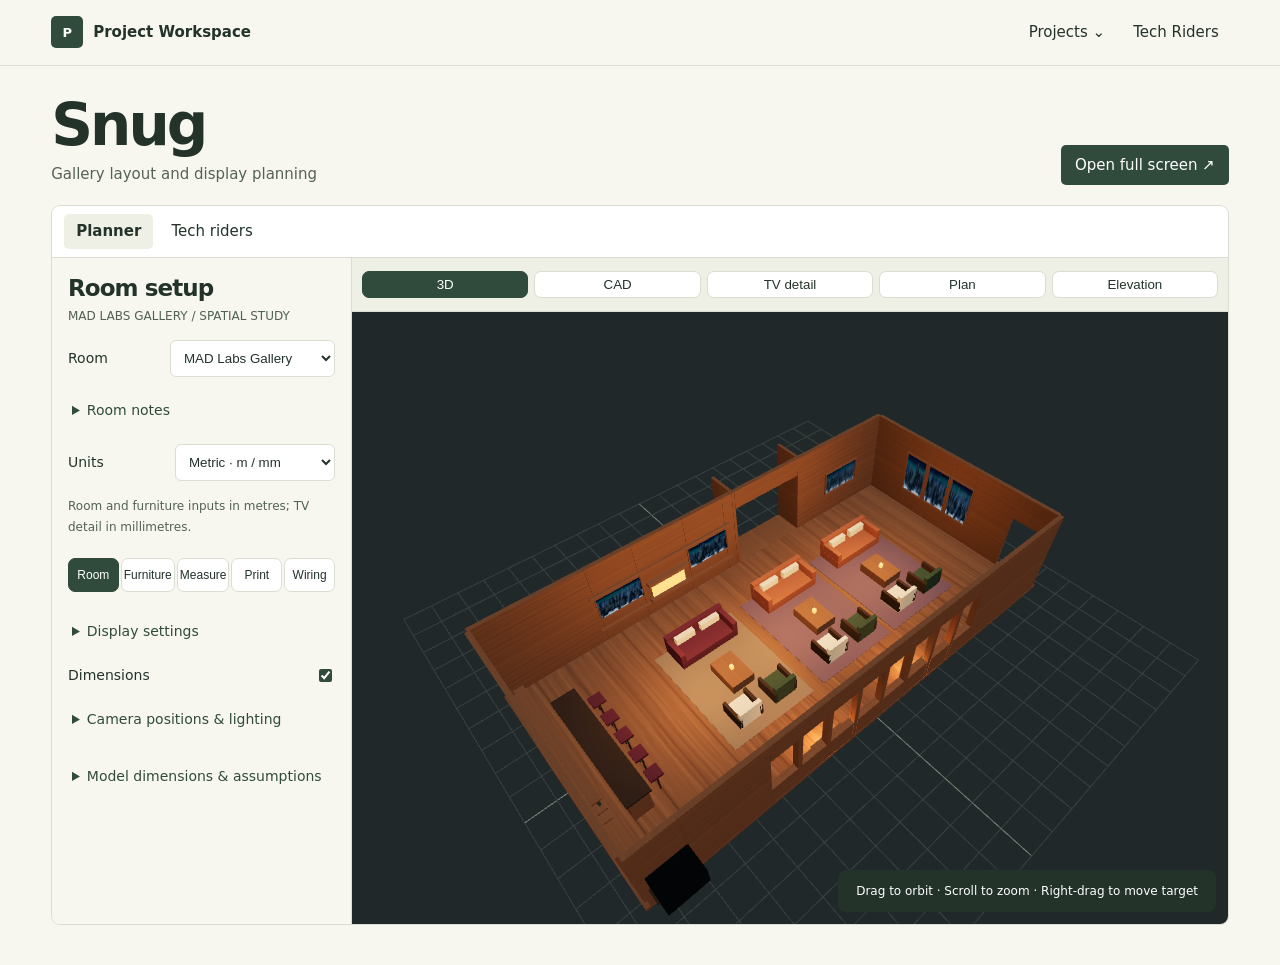
==== index.html @ 8791c291 "Add files via upload" ====
<!doctype html>
<html lang="en">
<head>
<meta charset="utf-8">
<meta name="viewport" content="width=device-width,initial-scale=1">
<title>Project Workspace</title>
<style>
:root{color-scheme:light;--ink:#23332a;--muted:#556257;--line:#daddd1;--paper:#f7f7f0;--panel:#eeefe5;--green:#304b3b;font:15px/1.5 "Instrument Sans",system-ui,sans-serif}
*{box-sizing:border-box}body{margin:0;background:var(--paper);color:var(--ink)}a{color:inherit}button,input,select{font:inherit;color:inherit}button,select,summary{cursor:pointer}a:focus-visible,button:focus-visible,summary:focus-visible,input:focus-visible{outline:2px solid var(--green);outline-offset:3px}
header{position:sticky;top:0;z-index:2;background:var(--paper);border-bottom:1px solid var(--line);display:flex;align-items:center;justify-content:space-between;gap:20px;padding:14px clamp(16px,4vw,54px)}.brand{text-decoration:none;font-weight:650;display:flex;align-items:center;gap:10px}.mark{display:grid;place-items:center;background:var(--green);color:white;width:32px;height:32px;border-radius:5px;font-size:13px}nav{display:flex;align-items:center;gap:8px}nav a,summary{display:block;padding:7px 10px;border-radius:5px;text-decoration:none}nav a[aria-current],summary:hover,nav a:hover{background:var(--panel)}details{position:relative}summary{list-style:none;white-space:nowrap}summary::-webkit-details-marker{display:none}.menu{position:absolute;right:0;top:calc(100% + 8px);width:185px;background:var(--paper);border:1px solid var(--line);border-radius:8px;padding:5px;box-shadow:0 10px 30px #23332a16}
main{max-width:1600px;margin:auto;padding:30px clamp(16px,4vw,54px) 40px}.heading{display:flex;align-items:end;justify-content:space-between;gap:14px;flex-wrap:wrap;margin-bottom:20px}h1{font-size:clamp(32px,5vw,58px);font-weight:550;line-height:1;letter-spacing:-.05em;margin:0 0 9px}p{margin:0;color:var(--muted)}.button{display:inline-block;padding:8px 13px;border-radius:5px;background:var(--green);color:white;text-decoration:none;border:1px solid transparent}.workbench{border:1px solid var(--line);border-radius:9px;overflow:hidden;background:var(--panel)}.bar{display:flex;gap:6px;padding:8px 12px;background:#fff;border-bottom:1px solid var(--line)}.bar button{background:transparent;border:0;border-radius:5px;padding:6px 12px}.bar [aria-pressed=true]{background:var(--panel);font-weight:600}iframe:not([hidden]){display:block;width:100%;height:clamp(490px,74vh,1050px);border:0}.empty{padding:28px;color:var(--muted)}.riders{background:white;padding:20px;border:1px solid var(--line);border-radius:8px}.riders label{display:block;margin-bottom:6px}.riders input[type=search]{width:min(100%,370px);padding:8px 10px;border:1px solid var(--line);border-radius:5px;background:var(--paper);margin-bottom:14px}.riders ul{padding:0;margin:0;list-style:none}.riders li{display:flex;justify-content:space-between;align-items:center;gap:12px;flex-wrap:wrap;padding:12px 0;border-top:1px solid var(--line)}.riders li span{color:var(--muted);display:block;font-size:.9rem}
@media(max-width:500px){header{gap:6px;padding-inline:12px}nav{gap:1px}nav a,summary{padding:7px 6px}.mark{display:none}main{padding-top:23px}}
</style>
</head>
<body>
<header>
<a class="brand" href="#snug"><span class="mark" aria-hidden="true">P</span>Project Workspace</a>
<nav aria-label="Workspace">
<details id="projects"><summary>Projects <span aria-hidden="true">⌄</span></summary><div class="menu" id="project-links"></div></details>
<a href="#tech-riders" id="all-riders">Tech Riders</a>
</nav>
</header>
<main id="main"></main>
<script>
const projects = {
  snug: { name: 'Snug', description: 'Gallery layout and display planning', url: './snug/' },
  'site-planning': { name: 'Site Planning', description: 'Site measurements and artwork placement', url: './site-planning/' },
  giftshop: { name: 'Gift Shop', description: 'Room layout and fixture planning', url: './giftshop/' },
  detroitpool: { name: 'Detroit Pool', description: 'McDougall Church cable, pool load and power planning', url: './detroitpool/' }
};

// Add approved PDFs with a title, project key, and a relative PDF path or download URL.
const riders = [
  { title: 'Snug · MAD Labs Video Tech Rider', project: 'snug', url: './riders/SNUG-MAD-Labs-Tech-Rider.txt', format: 'TXT' }
];
const main = document.querySelector('#main');
const menu = document.querySelector('#projects');
const links = document.querySelector('#project-links');

for (const [id, project] of Object.entries(projects)) {
  const link = document.createElement('a');
  link.href = '#' + id;
  link.textContent = project.name;
  links.append(link);
}

document.querySelector('nav').addEventListener('click', event => {
  if (event.target.closest('a')) menu.open = false;
});
document.addEventListener('click', event => {
  if (!menu.contains(event.target)) menu.open = false;
});
document.addEventListener('keydown', event => {
  if (event.key === 'Escape' && menu.open) {
    menu.open = false;
    menu.querySelector('summary').focus();
  }
});

function showRiders(target, projectId) {
  target.innerHTML = '<div class="riders"><label for="rider-search">Search tech riders</label><input type="search" id="rider-search"><p role="status"></p><ul></ul></div>';
  const search = target.querySelector('input');
  const status = target.querySelector('[role=status]');
  const list = target.querySelector('ul');
  const available = riders.filter(rider => !projectId || rider.project === projectId);
  search.disabled = available.length === 0;
  function filterRiders() {
    const query = search.value.trim().toLowerCase();
    const matches = available.filter(rider => (rider.title + ' ' + (projects[rider.project]?.name || '')).toLowerCase().includes(query));
    status.textContent = available.length === 0 ? 'No tech riders for this project yet.' : matches.length + (matches.length === 1 ? ' rider' : ' riders');
    list.replaceChildren();
    for (const rider of matches) {
      const item = document.createElement('li');
      const label = document.createElement('div');
      label.textContent = rider.title;
      const project = document.createElement('span');
      project.textContent = projects[rider.project]?.name || '';
      label.append(project);
      const link = document.createElement('a');
      link.className = 'button';
      link.href = rider.url;
      link.download = '';
      link.textContent = 'Download ' + rider.format;
      item.append(label, link);
      list.append(item);
    }
  }
  search.addEventListener('input', filterRiders);
  filterRiders();
}

function render() {
  const requested = location.hash.slice(1);
  const id = requested === 'tech-riders' || Object.hasOwn(projects, requested) ? requested : 'snug';
  for (const link of document.querySelectorAll('nav a')) {
    if (link.hash === '#' + id) link.setAttribute('aria-current', 'page');
    else link.removeAttribute('aria-current');
  }

  if (id === 'tech-riders') {
    document.title = 'Tech Riders · Project Workspace';
    main.innerHTML = '<div class="heading"><div><h1>Tech Riders</h1><p>Technical documents across projects</p></div></div><section id="rider-list" aria-label="Tech riders"></section>';
    showRiders(document.querySelector('#rider-list'));
    return;
  }

  const project = projects[id];
  document.title = project.name + ' · Project Workspace';
  main.innerHTML = '<div class="heading"><div><h1></h1><p></p></div><a class="button" target="_blank" rel="noopener">Open full screen ↗</a></div><section class="workbench" aria-label="Project workspace"><div class="bar" aria-label="Project sections"><button type="button" aria-pressed="true">Planner</button><button type="button" aria-pressed="false">Tech riders</button></div><iframe allowfullscreen></iframe><div id="project-riders" hidden></div></section>';
  main.querySelector('h1').textContent = project.name;
  main.querySelector('p').textContent = project.description;
  main.querySelector('a').href = project.url;
  const frame = main.querySelector('iframe');
  frame.title = project.name + ' planner';
  frame.src = project.url;
  const [planner, files] = main.querySelectorAll('.bar button');
  const filesPanel = main.querySelector('#project-riders');
  function select(showFiles) {
    planner.setAttribute('aria-pressed', String(!showFiles));
    files.setAttribute('aria-pressed', String(showFiles));
    frame.hidden = showFiles;
    filesPanel.hidden = !showFiles;
  }
  planner.addEventListener('click', () => select(false));
  files.addEventListener('click', () => select(true));
  showRiders(filesPanel, id);
}

addEventListener('hashchange', render);
render();
</script>
</body>
</html>
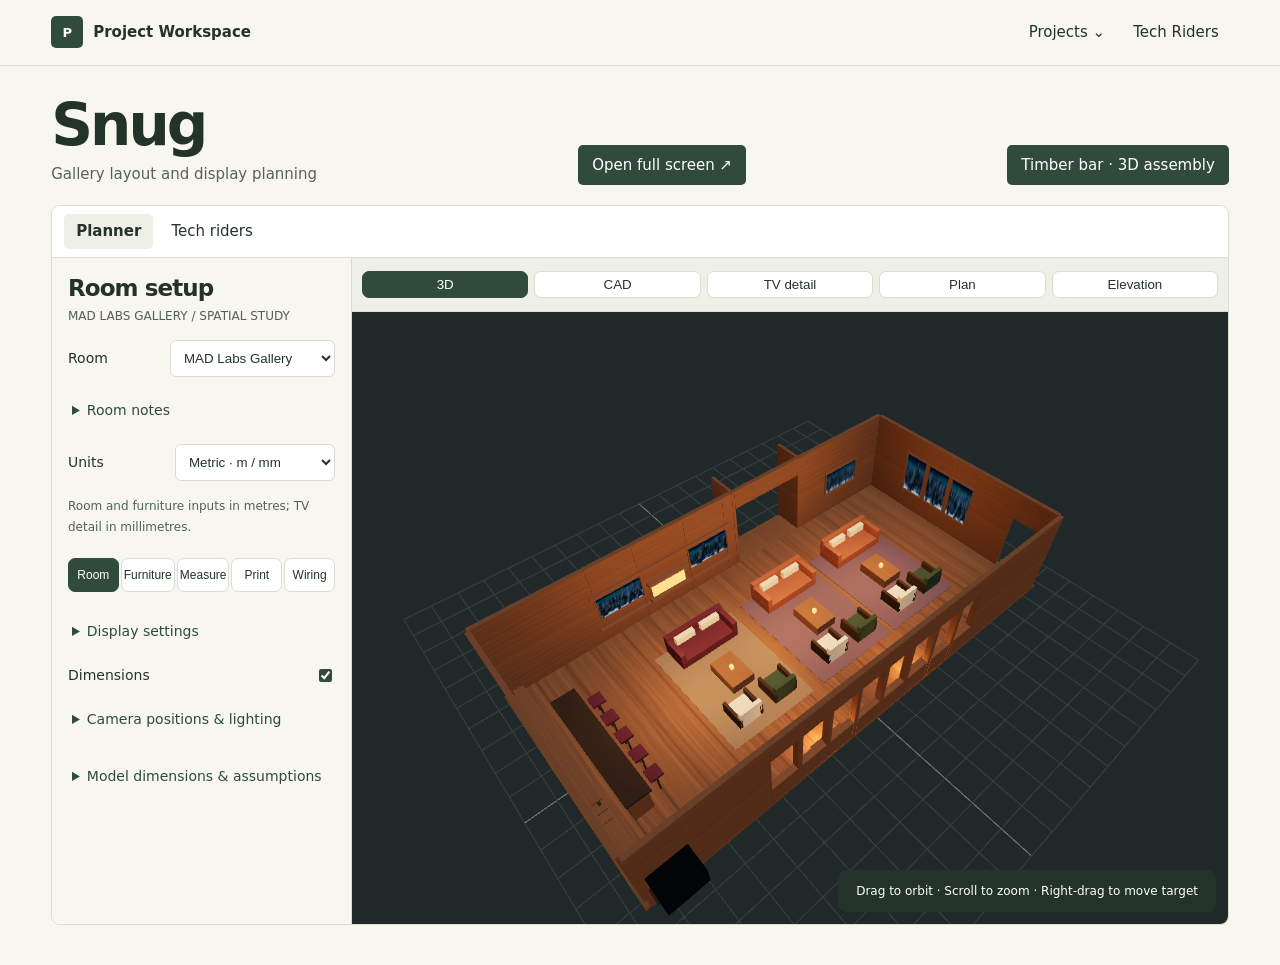
==== commit 416b2acd: "Add files via upload" ====
--- a/index.html
+++ b/index.html
@@ -31,7 +31,8 @@
 
 // Add approved PDFs with a title, project key, and a relative PDF path or download URL.
 const riders = [
-  { title: 'Snug · MAD Labs Video Tech Rider', project: 'snug', url: './riders/SNUG-MAD-Labs-Tech-Rider.txt', format: 'TXT' }
+  { title: 'Snug · MAD Labs Video Tech Rider', project: 'snug', url: './riders/SNUG-MAD-Labs-Tech-Rider.txt', format: 'TXT' },
+  { title: 'Snug · Timber Bar Construction Drawing', project: 'snug', url: './snug/bar/SNUG-JR-Gallery-Bar-Drawing.pdf', format: 'PDF' }
 ];
 const main = document.querySelector('#main');
 const menu = document.querySelector('#projects');
@@ -110,6 +111,13 @@
   main.querySelector('h1').textContent = project.name;
   main.querySelector('p').textContent = project.description;
   main.querySelector('a').href = project.url;
+  if (id === 'snug') {
+    const bar = document.createElement('a');
+    bar.className = 'button';
+    bar.href = './snug/bar/';
+    bar.textContent = 'Timber bar · 3D assembly';
+    main.querySelector('.heading').append(bar);
+  }
   const frame = main.querySelector('iframe');
   frame.title = project.name + ' planner';
   frame.src = project.url;
